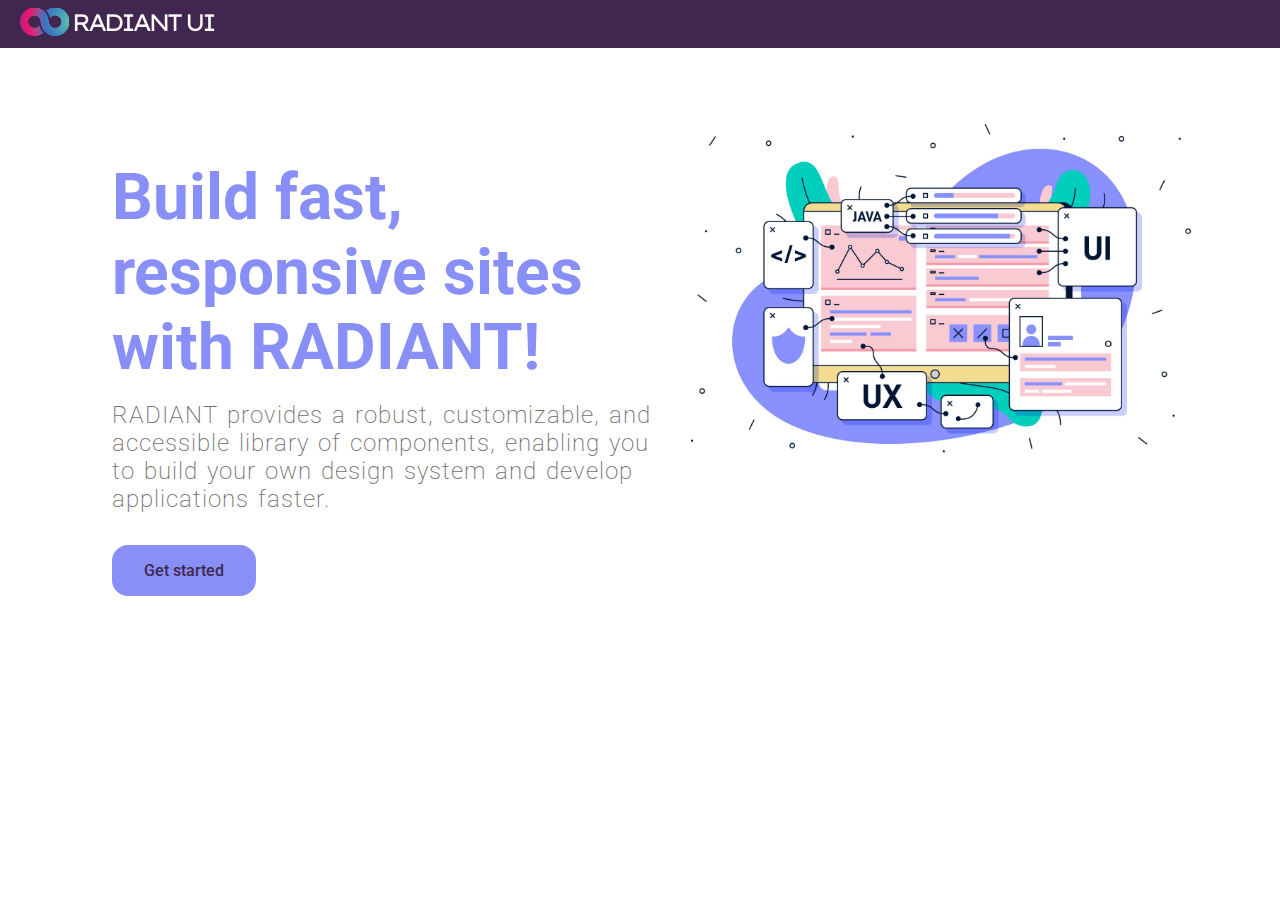
==== index.html @ 5c2d5f33 "created home page" ====
<!DOCTYPE html>
<html lang="en">
<head>
    <meta charset="UTF-8">
    <meta http-equiv="X-UA-Compatible" content="IE=edge">
    <meta name="viewport" content="width=device-width, initial-scale=1.0">
    <link rel="stylesheet" href="index.css">
    <title>Document</title>
</head>
<body>
  
    
    <!--navbar-->
    <div class="navbar">
        <div class="nav-items">
            <a class="nav-heading" href="index.html"><img src="images/logo.png"></a>
        </div>
    </div>

    <!--Main section-->
    <section>
        <div class="flex-flow-row container">
            <div class="container-info">
                <h1>Build fast, responsive sites with RADIANT!</h1>
                <p>RADIANT provides a robust, customizable, and accessible library of components, enabling you to build your own design system and develop applications faster.</p>
                <div class="container-actions">
                    <button class="btn btn-primary btn-action" type="button"><a href="component.html">  Get started </a></button>
                </div>
            </div>
            <div class="container-img">
                <img class="index-img" src="images/index.jpg">
            </div>
        </div>
    </section>

    
</body>
</html>
---- index.css ----
@import url('https://fonts.googleapis.com/css2?family=Nunito+Sans&family=Roboto:wght@500&display=swap');

*{
    margin:0; 
    font-family: 'Roboto', sans-serif;
    font-weight: 500;
}

:root{
    --primary-color: #41264F;
    --secondary-color:#8890f8;
    --tertiary-color: #e59db8;
    --white-color: #ffffff;
    --black-color: #000000;
    --grey-color: #726f6f;

}

/*links*/
a:link {
    color: var(--black-color);
    text-decoration: none;
    }
    a:visited {
    color: var(--black-color);
    text-decoration: none;
    }
    a:hover {
    color: var(--black-color);
    text-decoration: none;
    }
    a:active {
    color: var(--black-color);
    text-decoration: none;
}

/*button*/
.btn{
    padding: 1rem 2rem 1rem 2rem;
    border-radius: 1rem;
    text-align: center;
    border: none;
}
.btn-primary{
    background-color: var(--secondary-color);
    color: var(--white-color);
    font-size: 1rem;
}
.btn-primary a{
    color: var(--primary-color);
}

.flex-flow-row{
    display: flex;
    flex-wrap: wrap;
    flex-direction: row;
}
.flex-flow-column{
    display: flex;
    flex-wrap: wrap;
}

/*nav bar*/
.navbar{
    background-color: var(--primary-color);
    width: 100%;
    font-size: large;
}
.nav-heading{
    color: var(--secondary-color);
    padding: 0.5rem;
    padding-left: 1rem;
}

/*main section*/

.container{
    padding: 4rem;
}
.container-info{
    width: 50%;
    color: var(--secondary-color);
    padding-left: 2rem;
    padding-top: 2rem;
}
.container-info h1{
    padding: 1rem;
    padding-bottom: 0rem;
    font-size: 4rem;
    font-weight: 700;
}
.container-info p{
    color: var(--grey-color);
    font-size: 1.5rem;
    font-weight: 200;
    padding: 1rem;
    letter-spacing: 1px;
    word-spacing: 2px;
}
.btn-action{
    margin: 1rem 
}
.container-img{
    width: 46%;
}
.index-img{
    width: 100%;
}
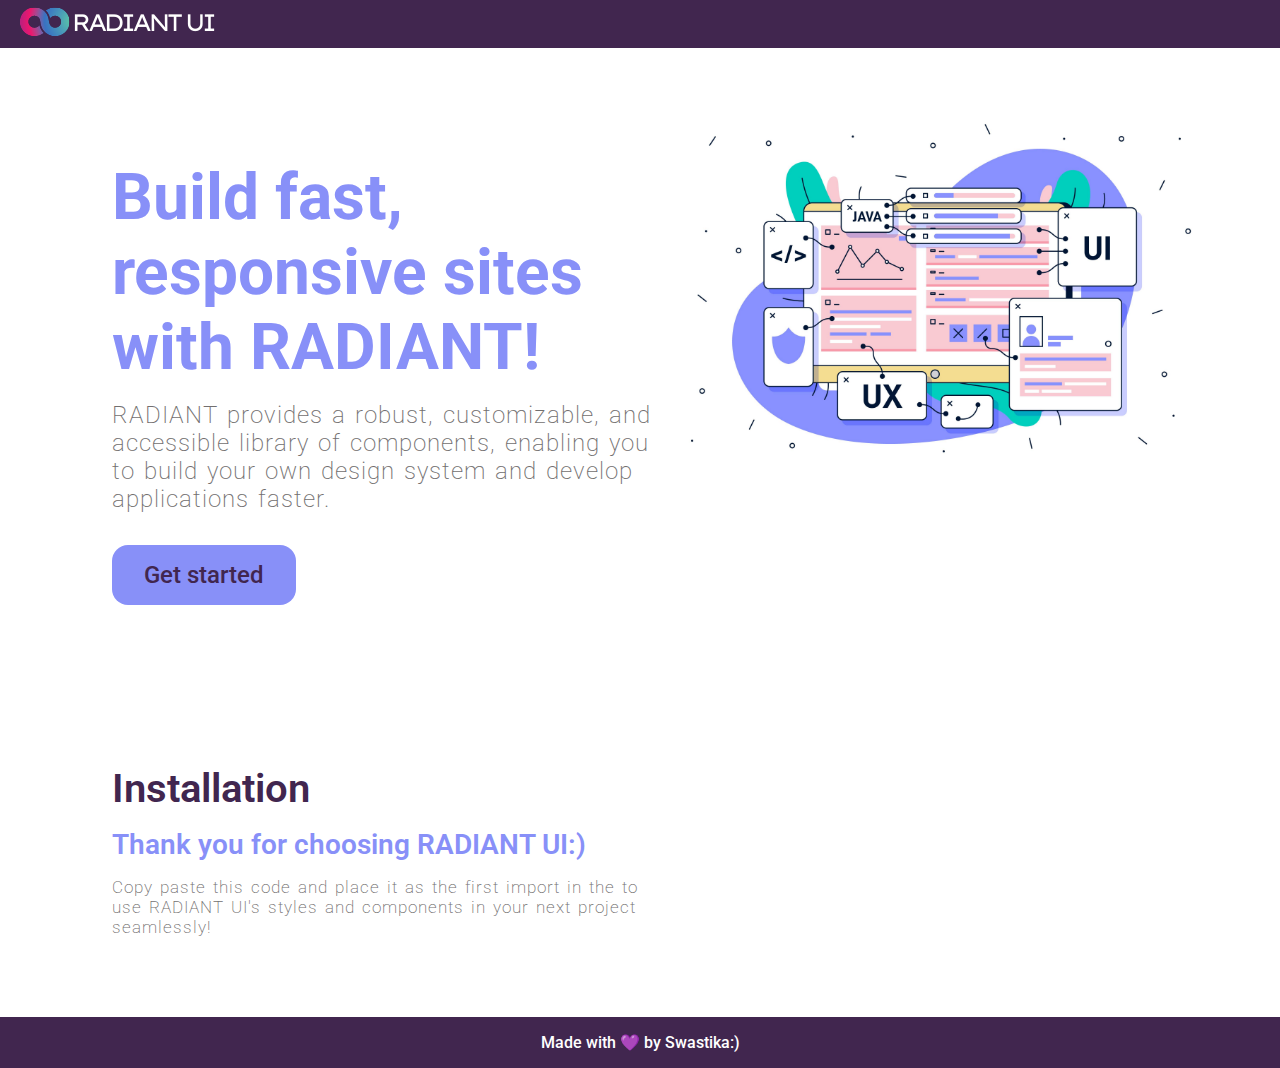
==== commit e189ec3f: "added installation code" ====
--- a/index.html
+++ b/index.html
@@ -8,31 +8,47 @@
     <title>Document</title>
 </head>
 <body>
-  
-    
-    <!--navbar-->
-    <div class="navbar">
-        <div class="nav-items">
-            <a class="nav-heading" href="index.html"><img src="images/logo.png"></a>
+        <!--navbar-->
+        <div class="navbar">
+            <div class="nav-items">
+                <a class="nav-heading" href="index.html"><img src="images/logo.png"></a>
+            </div>
         </div>
-    </div>
 
     <!--Main section-->
     <section>
-        <div class="flex-flow-row container">
+        <div class="flex-flow-row home-container">
             <div class="container-info">
                 <h1>Build fast, responsive sites with RADIANT!</h1>
                 <p>RADIANT provides a robust, customizable, and accessible library of components, enabling you to build your own design system and develop applications faster.</p>
                 <div class="container-actions">
-                    <button class="btn btn-primary btn-action" type="button"><a href="component.html">  Get started </a></button>
+                    <button class="btn btn-primary btn-action" type="button"><a class="btn" href="avatar/avatar.html">  Get started </a></button>
                 </div>
             </div>
-            <div class="container-img">
-                <img class="index-img" src="images/index.jpg">
+                <div class="container-img">
+                    <img class="index-img" src="images/index.jpg">
+                </div>
             </div>
-        </div>
-    </section>
 
+            <div class="installation-container flex-flow-row">
+                <div class="installation-info container-info">
+                    <h2>Installation</h2>
+                    <h4>Thank you for choosing RADIANT UI:)</h4>
+                    <p>Copy paste this code and place it as the first import in the <head> to use RADIANT UI's styles and components in your next project seamlessly!</p>
+                </div>
+                <div class="source-code">
+                    <iframe
+                    src="https://carbon.now.sh/embed?bg=rgba%28171%2C+184%2C+195%2C+1%29&t=seti&wt=none&l=auto&width=369.75&ds=false&dsyoff=20px&dsblur=68px&wc=true&wa=false&pv=0px&ph=0px&ln=false&fl=1&fm=Hack&fs=11.5px&lh=91%25&si=false&es=2x&wm=false&code=%253Clink%2520rel%253D%2522stylesheet%2522%2520href%253D%2522https%253A%252F%252Fradiantui.netlify.app%252Fstyles.css%2522%252F%253E"
+                    style="width: 100%; height: 85px; border:0; transform: scale(1); overflow:hidden;"
+                    sandbox="allow-scripts allow-same-origin">
+                  </iframe>
+                </div>
+            </div>
+        </section>
+
+        <footer>
+            Made with 💜 by Swastika:)
+        </footer>
     
 </body>
 </html>--- a/index.css
+++ b/index.css
@@ -1,4 +1,5 @@
-@import url('https://fonts.googleapis.com/css2?family=Nunito+Sans&family=Roboto:wght@500&display=swap');
+@import url('https://fonts.googleapis.com/css2?family=Nunito+Sans&family=Roboto:wght@400&display=swap');
+@import "components.css";
 
 *{
     margin:0; 
@@ -28,6 +29,7 @@
     a:hover {
     color: var(--black-color);
     text-decoration: none;
+    cursor: pointer;
     }
     a:active {
     color: var(--black-color);
@@ -36,15 +38,20 @@
 
 /*button*/
 .btn{
-    padding: 1rem 2rem 1rem 2rem;
+    padding: 1rem;
     border-radius: 1rem;
     text-align: center;
     border: none;
 }
+.btn:hover{
+    cursor: pointer;
+    background-color: var(--primary-color);
+    color: var(--secondary-color);
+}
 .btn-primary{
     background-color: var(--secondary-color);
     color: var(--white-color);
-    font-size: 1rem;
+    font-size: 1.5rem;
 }
 .btn-primary a{
     color: var(--primary-color);
@@ -52,12 +59,12 @@
 
 .flex-flow-row{
     display: flex;
-    flex-wrap: wrap;
     flex-direction: row;
 }
 .flex-flow-column{
     display: flex;
     flex-wrap: wrap;
+    flex-direction: column;
 }
 
 /*nav bar*/
@@ -74,8 +81,10 @@
 
 /*main section*/
 
-.container{
+.home-container{
     padding: 4rem;
+    padding-bottom: 2rem;
+    flex-wrap: wrap;
 }
 .container-info{
     width: 50%;
@@ -100,9 +109,48 @@
 .btn-action{
     margin: 1rem 
 }
-.container-img{
+.container-img, .source-code{
     width: 46%;
 }
 .index-img{
     width: 100%;
 }
+
+/*installation*/
+.installation-container{
+    padding: 4rem;
+    flex-wrap: wrap;
+}
+.installation-container h2{
+    color: var(--primary-color);
+}
+.source-code{
+    align-items: center;
+    display: flex;
+    flex-direction: row;
+    justify-items: center;
+}
+.installation-container h2 {
+    padding: 1rem;
+    padding-bottom: 0rem;
+    font-size: 2.5rem;
+    font-weight: 600;   
+}
+.installation-container h4{
+    padding: 1rem;
+    padding-bottom: 0rem;
+    font-size: 1.75rem;
+    font-weight: 600; 
+}
+.installation-container p{
+    font-size: 1.05rem;
+}
+
+/*footer*/
+
+footer{
+    background-color: var(--primary-color);
+    color: var(--white-color);
+    padding: 1rem;
+    text-align: center;
+}